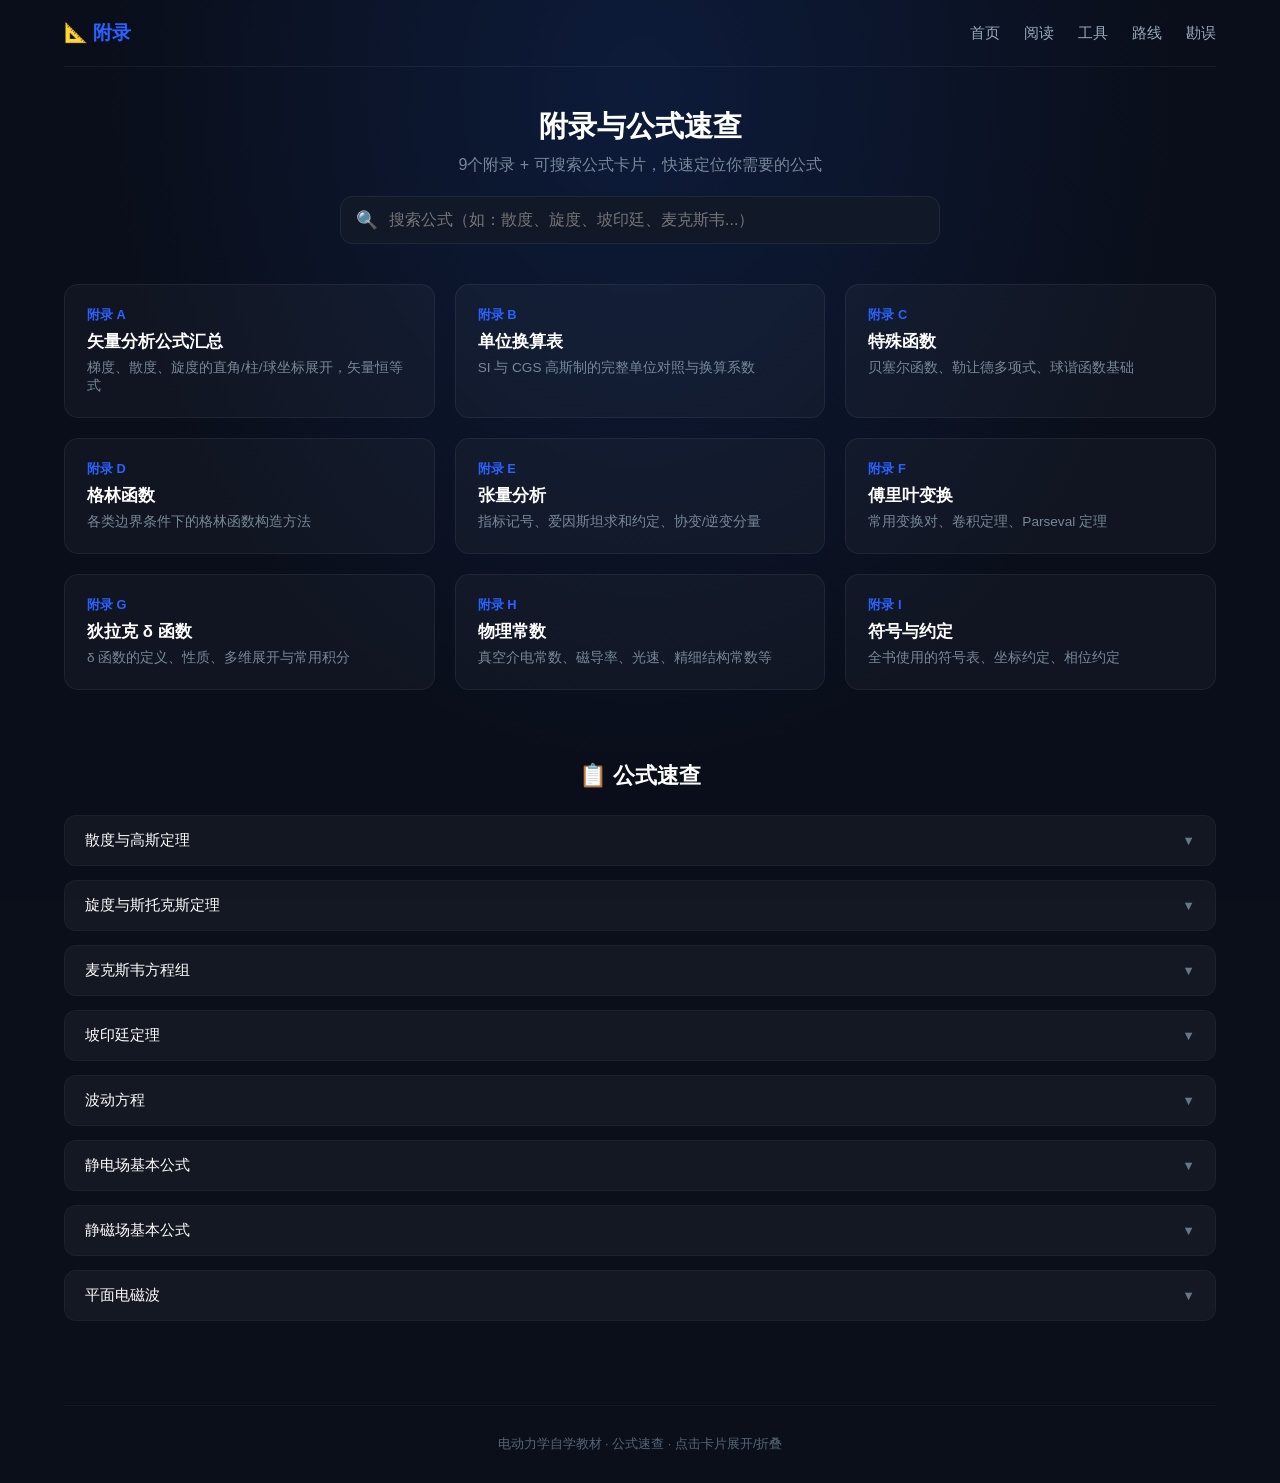
==== html/appendix-nav.html @ 5596773b "v2.5 网络出版物专属版：彩色符号、可折叠内容、超链接系统、4张新图、6个配套HTML页面" ====
<!DOCTYPE html>
<html lang="zh-CN">
<head>
<meta charset="UTF-8">
<meta name="viewport" content="width=device-width, initial-scale=1.0">
<title>电动力学 — 附录与公式速查</title>
<style>
* { margin: 0; padding: 0; box-sizing: border-box; }
html, body { font-family: "微软雅黑", "Microsoft YaHei", "Segoe UI", sans-serif; background: #0b0f1a; color: #e0e0e0; min-height: 100vh; }

.bg { position: fixed; inset: 0; z-index: 0; pointer-events: none; background: radial-gradient(ellipse at 50% 10%, #0d1b3a 0%, transparent 60%), #0a0e1a; }
.container { position: relative; z-index: 1; max-width: 1200px; margin: 0 auto; padding: 0 24px; }

/* 导航 */
.nav-bar { display: flex; justify-content: space-between; align-items: center; padding: 20px 0; border-bottom: 1px solid rgba(255,255,255,0.06); }
.nav-logo { font-size: 1.2rem; font-weight: 700; color: #2962FF; }
.nav-links { display: flex; gap: 24px; }
.nav-links a { color: #9ab; text-decoration: none; font-size: 0.95rem; transition: color 0.3s; }
.nav-links a:hover { color: #2962FF; }

.page-title { text-align: center; padding: 40px 0 20px; }
.page-title h1 { font-size: 1.8rem; color: #fff; }
.page-title p { color: #789; margin-top: 8px; }

/* 搜索框 */
.search-box { max-width: 600px; margin: 0 auto 30px; position: relative; }
.search-box input { width: 100%; padding: 14px 20px 14px 48px; border-radius: 12px; border: 1px solid #1f2937; background: #111827; color: #e0e0e0; font-size: 1rem; }
.search-box input:focus { outline: none; border-color: #2962FF; }
.search-box::before { content: '🔍'; position: absolute; left: 16px; top: 50%; transform: translateY(-50%); font-size: 1.1rem; }

/* 附录卡片网格 */
.appendix-grid { display: grid; grid-template-columns: repeat(auto-fit, minmax(280px, 1fr)); gap: 20px; padding: 10px 0 40px; }

.app-card { background: rgba(255,255,255,0.03); border: 1px solid rgba(255,255,255,0.06); border-radius: 14px; padding: 22px; transition: all 0.3s; cursor: pointer; text-decoration: none; color: inherit; display: block; }
.app-card:hover { transform: translateY(-3px); border-color: rgba(41,98,255,0.25); background: rgba(41,98,255,0.04); }
.app-card .app-num { font-size: 0.8rem; color: #2962FF; font-weight: 700; margin-bottom: 6px; }
.app-card h3 { font-size: 1.05rem; color: #fff; margin-bottom: 6px; }
.app-card p { font-size: 0.85rem; color: #789; }

/* 公式速查区 */
.formula-section { padding: 30px 0 50px; }
.formula-section h2 { font-size: 1.4rem; color: #fff; margin-bottom: 24px; text-align: center; }

.formula-card { background: rgba(255,255,255,0.02); border: 1px solid rgba(255,255,255,0.06); border-radius: 12px; margin-bottom: 14px; overflow: hidden; }
.formula-header { display: flex; justify-content: space-between; align-items: center; padding: 14px 20px; cursor: pointer; background: rgba(255,255,255,0.02); }
.formula-header:hover { background: rgba(255,255,255,0.04); }
.formula-header h4 { font-size: 0.95rem; color: #fff; font-weight: 500; }
.formula-header .toggle-icon { color: #678; font-size: 0.8rem; transition: transform 0.3s; }
.formula-card.open .toggle-icon { transform: rotate(180deg); }
.formula-body { max-height: 0; overflow: hidden; transition: max-height 0.4s ease; padding: 0 20px; }
.formula-card.open .formula-body { max-height: 800px; padding: 0 20px 16px; }
.formula-item { padding: 10px 0; border-bottom: 1px solid rgba(255,255,255,0.04); }
.formula-item:last-child { border-bottom: none; }
.formula-name { font-size: 0.85rem; color: #abc; margin-bottom: 4px; }
.formula-math { font-family: "Segoe UI", "Cambria Math", serif; font-size: 1.05rem; color: #fff; background: rgba(0,0,0,0.2); padding: 10px 14px; border-radius: 8px; overflow-x: auto; }

/* 高亮 */
.highlight { background: rgba(230,81,0,0.2); color: #E65100; padding: 2px 6px; border-radius: 4px; font-size: 0.85rem; }

/* 无结果提示 */
.no-results { text-align: center; padding: 40px; color: #678; font-size: 1rem; display: none; }

.footer { text-align: center; padding: 30px 0; color: #567; font-size: 0.8rem; border-top: 1px solid rgba(255,255,255,0.04); margin-top: 20px; }
</style>
</head>
<body>
<div class="bg"></div>
<div class="container">

  <nav class="nav-bar">
    <div class="nav-logo">📐 附录</div>
    <div class="nav-links">
      <a href="index.html">首页</a>
      <a href="reader.html">阅读</a>
      <a href="tools.html">工具</a>
      <a href="roadmap.html">路线</a>
      <a href="errata.html">勘误</a>
    </div>
  </nav>

  <div class="page-title">
    <h1>附录与公式速查</h1>
    <p>9个附录 + 可搜索公式卡片，快速定位你需要的公式</p>
  </div>

  <div class="search-box">
    <input type="text" id="formulaSearch" placeholder="搜索公式（如：散度、旋度、坡印廷、麦克斯韦...）">
  </div>

  <div class="appendix-grid" id="appendixGrid">
    <a href="reader.html#appendix-A" class="app-card" data-keywords="矢量分析 梯度 散度 旋度 德尔 算符">
      <div class="app-num">附录 A</div>
      <h3>矢量分析公式汇总</h3>
      <p>梯度、散度、旋度的直角/柱/球坐标展开，矢量恒等式</p>
    </a>
    <a href="reader.html#appendix-B" class="app-card" data-keywords="单位 换算 SI 高斯 CGS 换算表">
      <div class="app-num">附录 B</div>
      <h3>单位换算表</h3>
      <p>SI 与 CGS 高斯制的完整单位对照与换算系数</p>
    </a>
    <a href="reader.html#appendix-C" class="app-card" data-keywords="特殊函数 贝塞尔 勒让德 球谐">
      <div class="app-num">附录 C</div>
      <h3>特殊函数</h3>
      <p>贝塞尔函数、勒让德多项式、球谐函数基础</p>
    </a>
    <a href="reader.html#appendix-D" class="app-card" data-keywords="格林函数 格林 方程 泊松">
      <div class="app-num">附录 D</div>
      <h3>格林函数</h3>
      <p>各类边界条件下的格林函数构造方法</p>
    </a>
    <a href="reader.html#appendix-E" class="app-card" data-keywords="张量 指标 爱因斯坦 求和 协变">
      <div class="app-num">附录 E</div>
      <h3>张量分析</h3>
      <p>指标记号、爱因斯坦求和约定、协变/逆变分量</p>
    </a>
    <a href="reader.html#appendix-F" class="app-card" data-keywords="傅里叶 变换 积分 谱">
      <div class="app-num">附录 F</div>
      <h3>傅里叶变换</h3>
      <p>常用变换对、卷积定理、Parseval 定理</p>
    </a>
    <a href="reader.html#appendix-G" class="app-card" data-keywords="delta 狄拉克 广义函数 分布">
      <div class="app-num">附录 G</div>
      <h3>狄拉克 δ 函数</h3>
      <p>δ 函数的定义、性质、多维展开与常用积分</p>
    </a>
    <a href="reader.html#appendix-H" class="app-card" data-keywords="常数 物理常数 真空介电 光速 磁导率">
      <div class="app-num">附录 H</div>
      <h3>物理常数</h3>
      <p>真空介电常数、磁导率、光速、精细结构常数等</p>
    </a>
    <a href="reader.html#appendix-I" class="app-card" data-keywords="符号 记号 约定 下标">
      <div class="app-num">附录 I</div>
      <h3>符号与约定</h3>
      <p>全书使用的符号表、坐标约定、相位约定</p>
    </a>
  </div>

  <div class="no-results" id="noResults">🔍 未找到匹配的公式，试试其他关键词</div>

  <div class="formula-section" id="formulaSection">
    <h2>📋 公式速查</h2>

    <div class="formula-card" data-keywords="散度 divergence 高斯定理">
      <div class="formula-header" onclick="toggleFormula(this)">
        <h4>散度与高斯定理</h4>
        <span class="toggle-icon">▼</span>
      </div>
      <div class="formula-body">
        <div class="formula-item">
          <div class="formula-name">直角坐标散度</div>
          <div class="formula-math">∇·A = ∂Aₓ/∂x + ∂Aᵧ/∂y + ∂Aᵤ/∂z</div>
        </div>
        <div class="formula-item">
          <div class="formula-name">高斯定理（散度定理）</div>
          <div class="formula-math">∫<sub>V</sub> (∇·A) dV = ∮<sub>S</sub> A·n dS</div>
        </div>
      </div>
    </div>

    <div class="formula-card" data-keywords="旋度 curl 斯托克斯 stokes">
      <div class="formula-header" onclick="toggleFormula(this)">
        <h4>旋度与斯托克斯定理</h4>
        <span class="toggle-icon">▼</span>
      </div>
      <div class="formula-body">
        <div class="formula-item">
          <div class="formula-name">直角坐标旋度</div>
          <div class="formula-math">∇×A = (∂Aᵤ/∂y − ∂Aᵧ/∂z) x̂ + (∂Aₓ/∂z − ∂Aᵤ/∂x) ŷ + (∂Aᵧ/∂x − ∂Aₓ/∂y) ẑ</div>
        </div>
        <div class="formula-item">
          <div class="formula-name">斯托克斯定理</div>
          <div class="formula-math">∫<sub>S</sub> (∇×A)·n dS = ∮<sub>C</sub> A·dl</div>
        </div>
      </div>
    </div>

    <div class="formula-card" data-keywords="麦克斯韦 maxwell 方程组">
      <div class="formula-header" onclick="toggleFormula(this)">
        <h4>麦克斯韦方程组</h4>
        <span class="toggle-icon">▼</span>
      </div>
      <div class="formula-body">
        <div class="formula-item">
          <div class="formula-name">微分形式</div>
          <div class="formula-math">∇·D = ρ, &nbsp; ∇·B = 0, &nbsp; ∇×E = −∂B/∂t, &nbsp; ∇×H = J + ∂D/∂t</div>
        </div>
        <div class="formula-item">
          <div class="formula-name">积分形式</div>
          <div class="formula-math">∮ D·dS = Q, &nbsp; ∮ B·dS = 0, &nbsp; ∮ E·dl = −dΦ/dt, &nbsp; ∮ H·dl = I + dΨ/dt</div>
        </div>
      </div>
    </div>

    <div class="formula-card" data-keywords="坡印廷 poynting 能量">
      <div class="formula-header" onclick="toggleFormula(this)">
        <h4>坡印廷定理</h4>
        <span class="toggle-icon">▼</span>
      </div>
      <div class="formula-body">
        <div class="formula-item">
          <div class="formula-name">坡印廷矢量</div>
          <div class="formula-math">S = E × H</div>
        </div>
        <div class="formula-item">
          <div class="formula-name">能量守恒</div>
          <div class="formula-math">−∂u/∂t = ∇·S + J·E, &nbsp; u = ½(E·D + B·H)</div>
        </div>
      </div>
    </div>

    <div class="formula-card" data-keywords="波动方程 亥姆霍兹 helmholtz 达朗贝尔">
      <div class="formula-header" onclick="toggleFormula(this)">
        <h4>波动方程</h4>
        <span class="toggle-icon">▼</span>
      </div>
      <div class="formula-body">
        <div class="formula-item">
          <div class="formula-name">一般波动方程</div>
          <div class="formula-math">∇²E − με ∂²E/∂t² = 0</div>
        </div>
        <div class="formula-item">
          <div class="formula-name">亥姆霍兹方程（时谐）</div>
          <div class="formula-math">∇²E + k²E = 0, &nbsp; k = ω√με</div>
        </div>
      </div>
    </div>

    <div class="formula-card" data-keywords="静电场 库仑 泊松 电势">
      <div class="formula-header" onclick="toggleFormula(this)">
        <h4>静电场基本公式</h4>
        <span class="toggle-icon">▼</span>
      </div>
      <div class="formula-body">
        <div class="formula-item">
          <div class="formula-name">库仑定律</div>
          <div class="formula-math">F = (1/4πε₀) (q₁q₂/r²) r̂</div>
        </div>
        <div class="formula-item">
          <div class="formula-name">泊松方程</div>
          <div class="formula-math">∇²φ = −ρ/ε₀</div>
        </div>
        <div class="formula-item">
          <div class="formula-name">点电荷电势</div>
          <div class="formula-math">φ = (1/4πε₀) q/r</div>
        </div>
      </div>
    </div>

    <div class="formula-card" data-keywords="磁 安培 毕奥 萨伐尔">
      <div class="formula-header" onclick="toggleFormula(this)">
        <h4>静磁场基本公式</h4>
        <span class="toggle-icon">▼</span>
      </div>
      <div class="formula-body">
        <div class="formula-item">
          <div class="formula-name">毕奥-萨伐尔定律</div>
          <div class="formula-math">B = (μ₀/4π) ∫ (Idl × r̂) / r²</div>
        </div>
        <div class="formula-item">
          <div class="formula-name">安培定律</div>
          <div class="formula-math">∇×B = μ₀J</div>
        </div>
      </div>
    </div>

    <div class="formula-card" data-keywords="平面波 波阻抗 本征">
      <div class="formula-header" onclick="toggleFormula(this)">
        <h4>平面电磁波</h4>
        <span class="toggle-icon">▼</span>
      </div>
      <div class="formula-body">
        <div class="formula-item">
          <div class="formula-name">平面波表达式</div>
          <div class="formula-math">E = E₀ cos(ωt − kz) x̂, &nbsp; B = (k/ω) × E = (1/c) E₀ cos(ωt − kz) ŷ</div>
        </div>
        <div class="formula-item">
          <div class="formula-name">本征阻抗</div>
          <div class="formula-math">η = √(μ/ε) = η₀√(μᵣ/εᵣ), &nbsp; η₀ ≈ 377 Ω</div>
        </div>
      </div>
    </div>

  </div>

  <footer class="footer">
    <p>电动力学自学教材 · 公式速查 · 点击卡片展开/折叠</p>
  </footer>
</div>

<script>
(function() {
  // 展开/折叠公式卡片
  window.toggleFormula = function(header) {
    const card = header.parentElement;
    card.classList.toggle('open');
  };

  // 搜索功能
  const searchInput = document.getElementById('formulaSearch');
  const cards = document.querySelectorAll('.app-card, .formula-card');
  const noResults = document.getElementById('noResults');
  const section = document.getElementById('formulaSection');

  searchInput.addEventListener('input', function() {
    const q = this.value.trim().toLowerCase();
    if(!q) {
      cards.forEach(c => c.style.display = '');
      noResults.style.display = 'none';
      section.style.display = '';
      return;
    }
    let found = 0;
    cards.forEach(card => {
      const keywords = (card.dataset.keywords || '').toLowerCase();
      const text = card.textContent.toLowerCase();
      const match = keywords.includes(q) || text.includes(q);
      card.style.display = match ? '' : 'none';
      if(match) found++;
    });
    noResults.style.display = found === 0 ? 'block' : 'none';
    section.style.display = found > 0 ? '' : 'none';
  });
})();
</script>
</body>
</html>
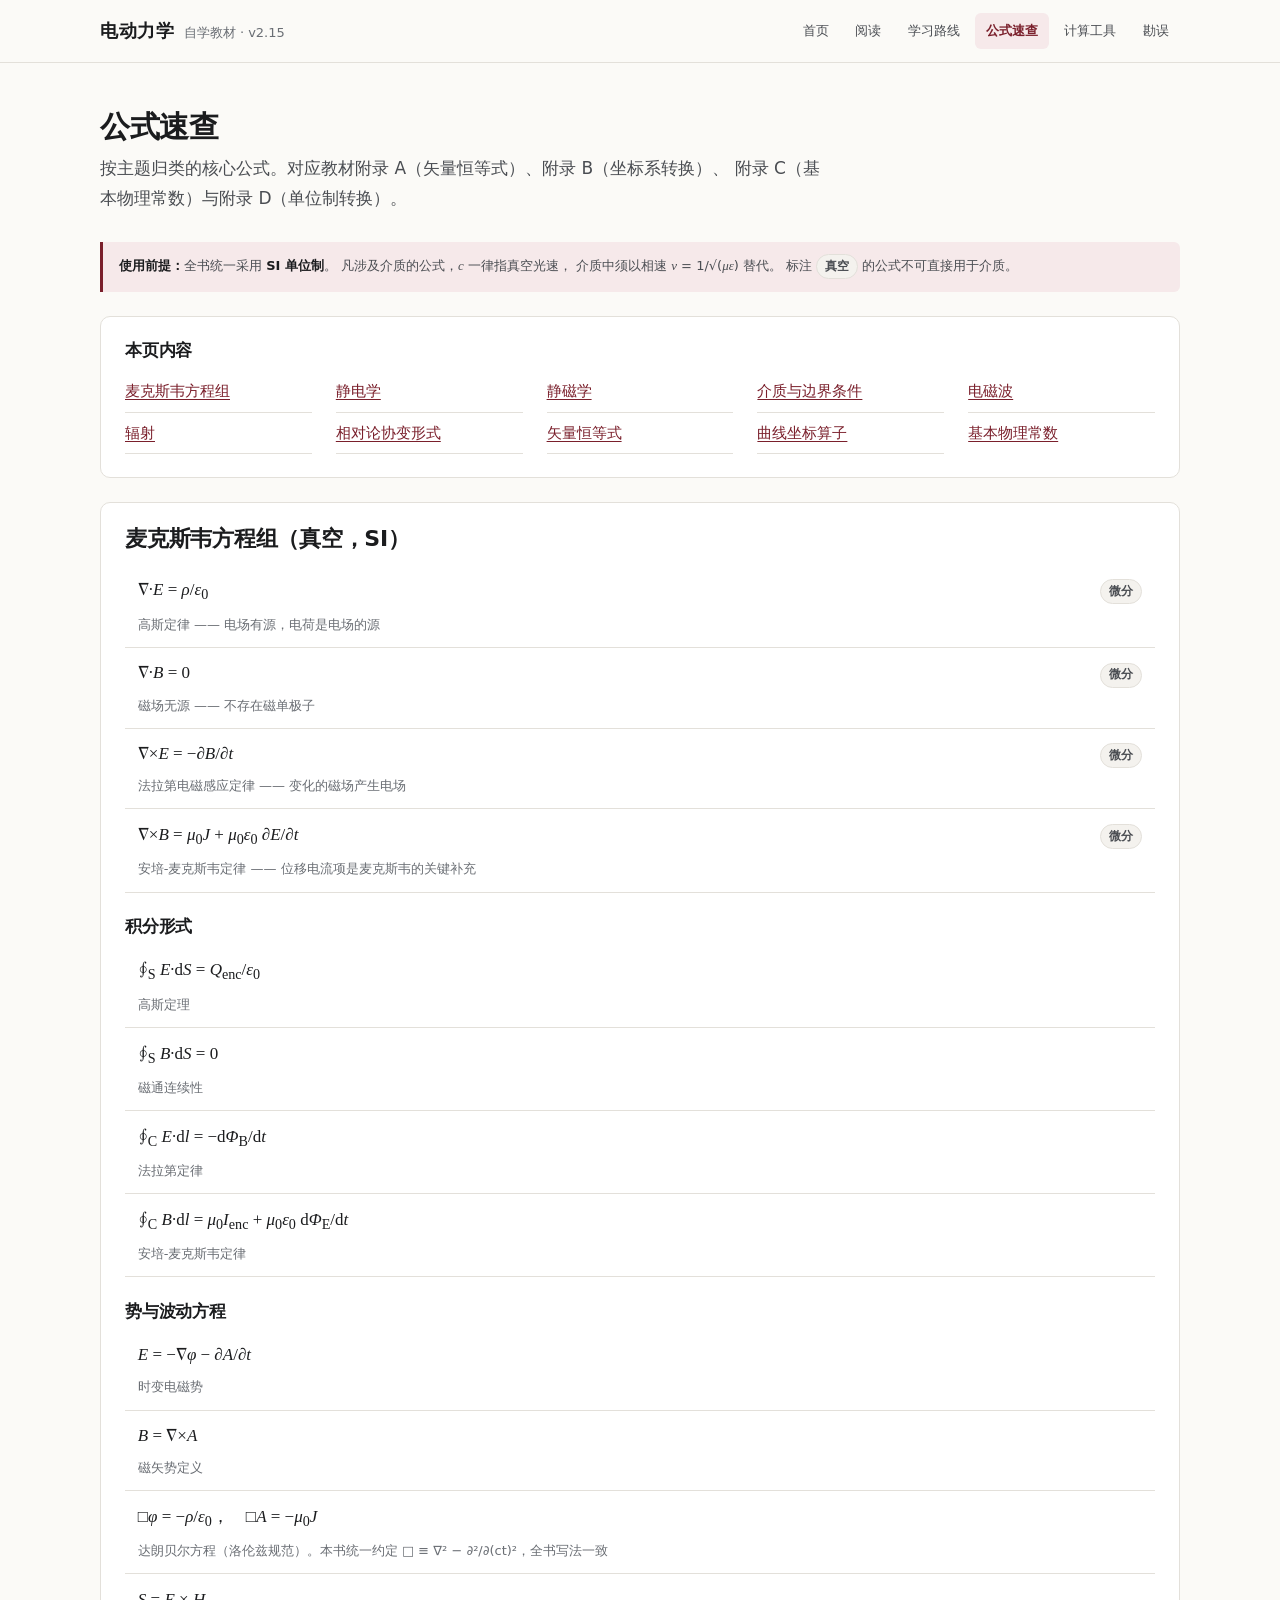
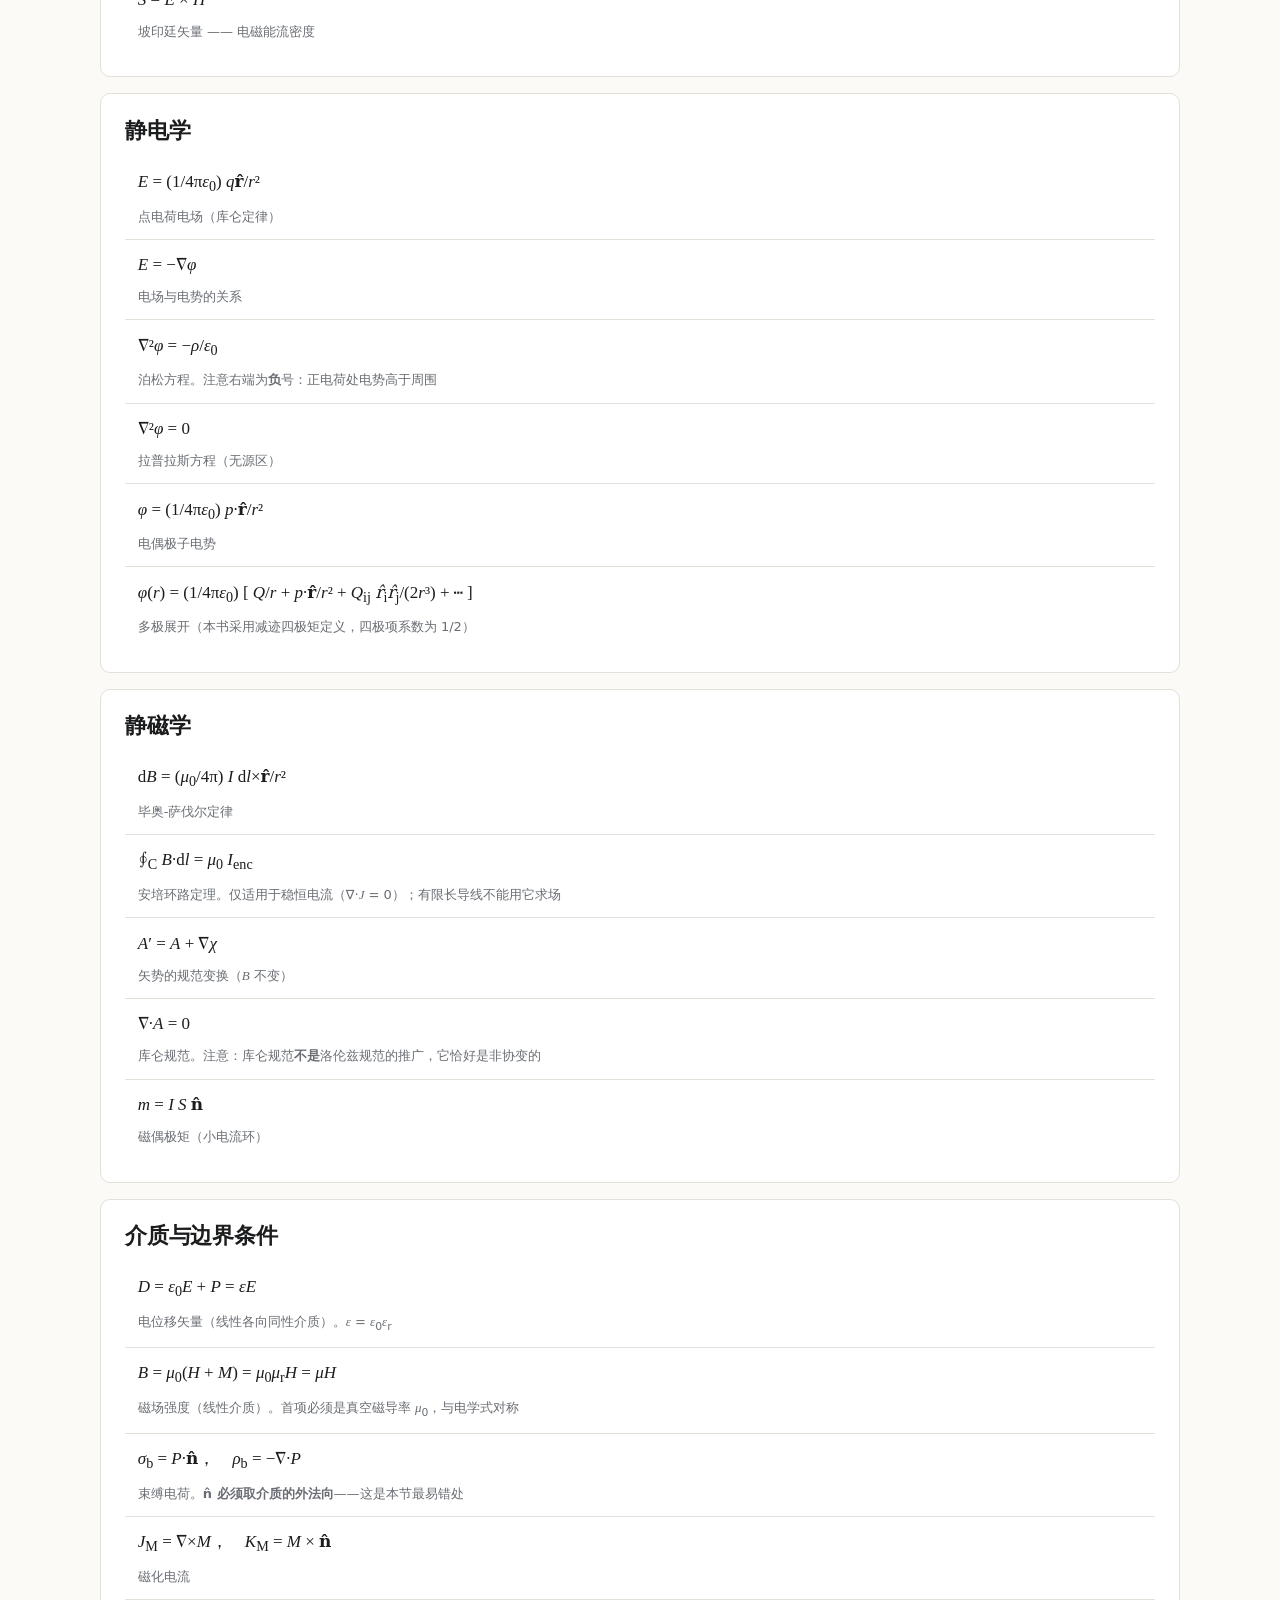
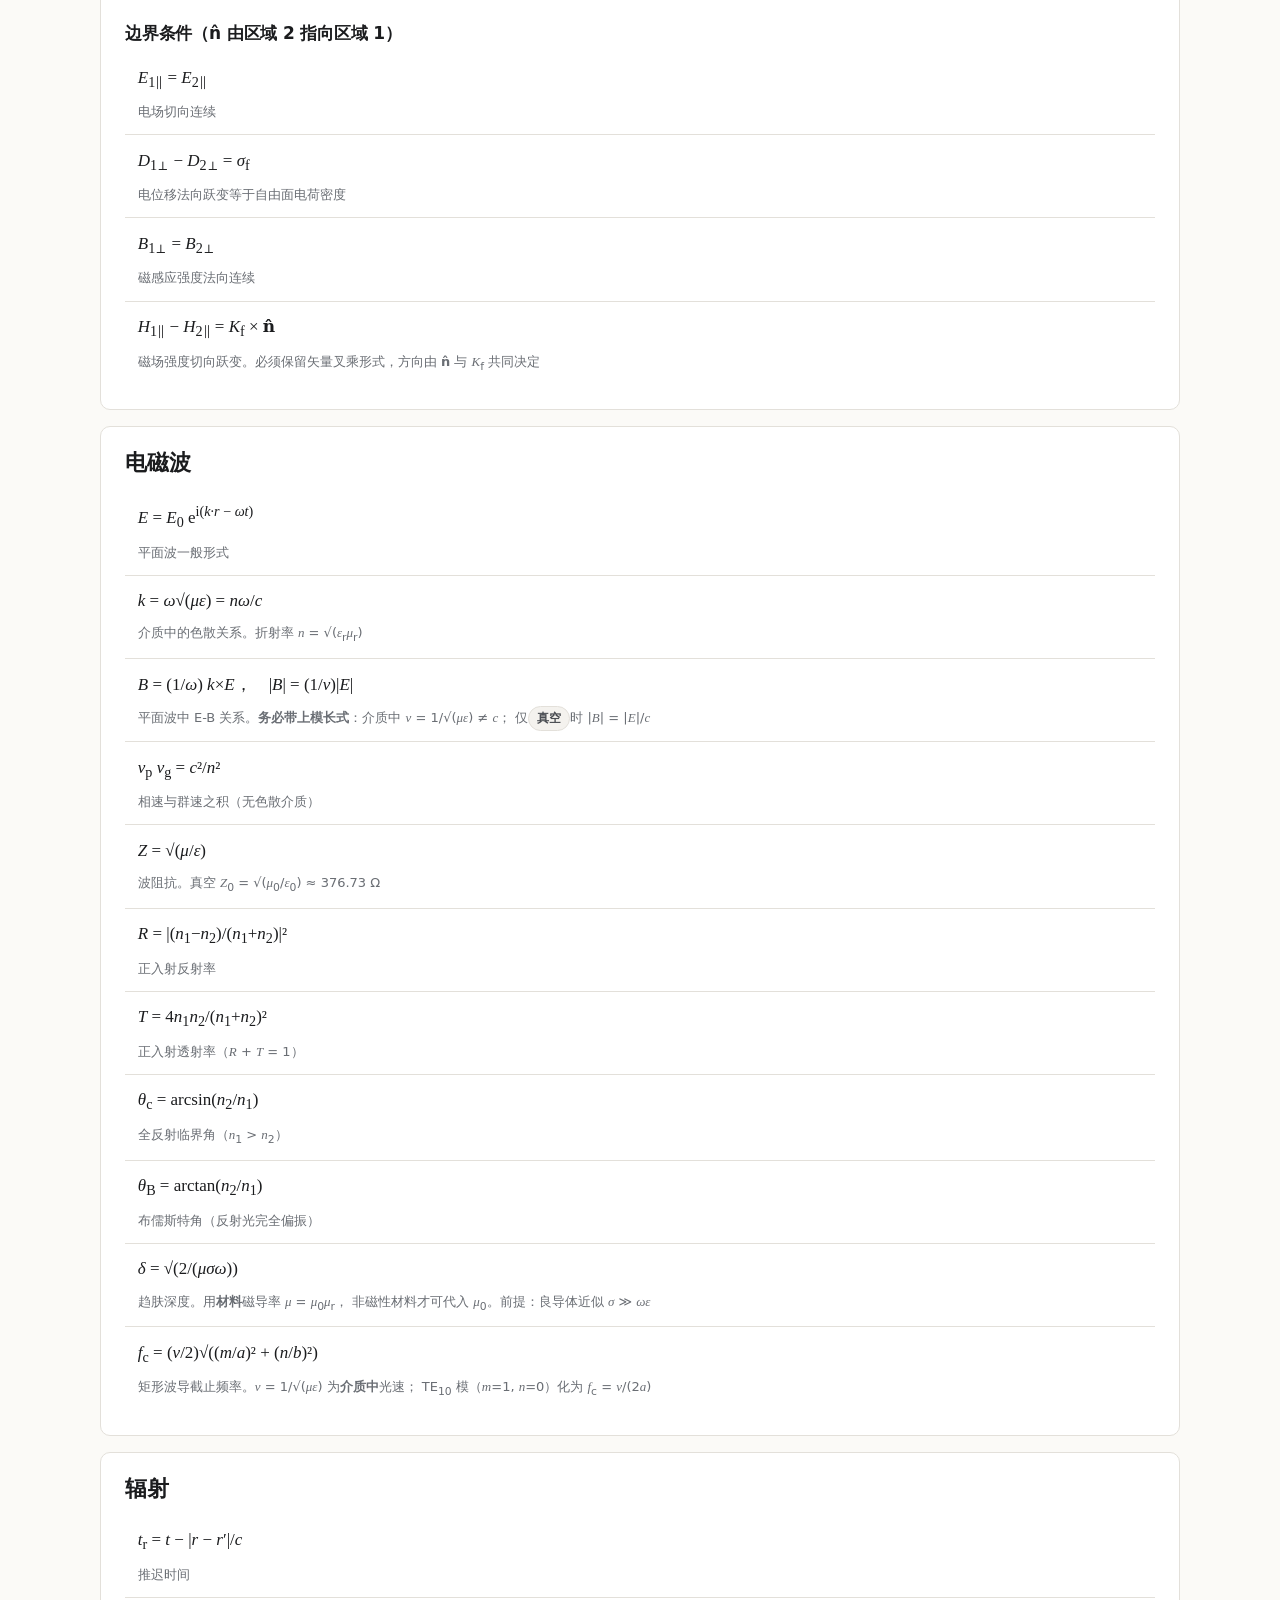
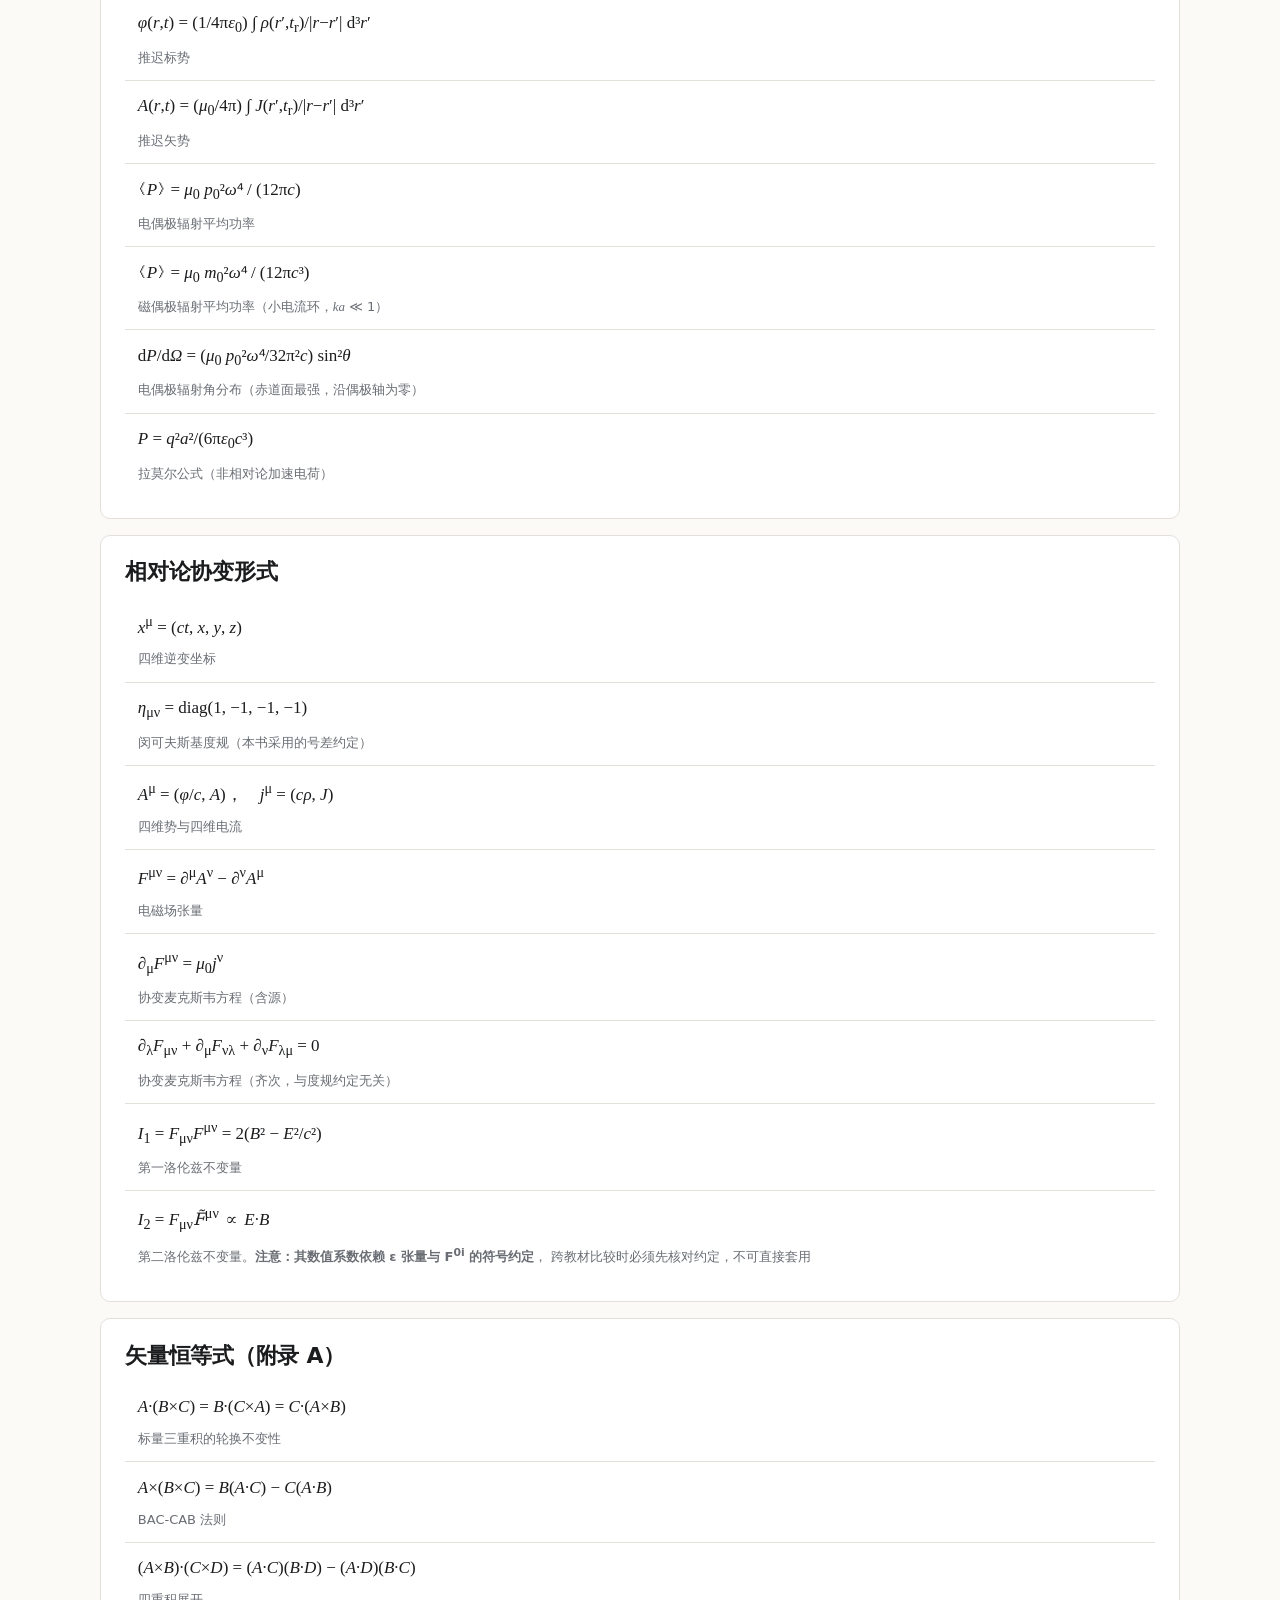
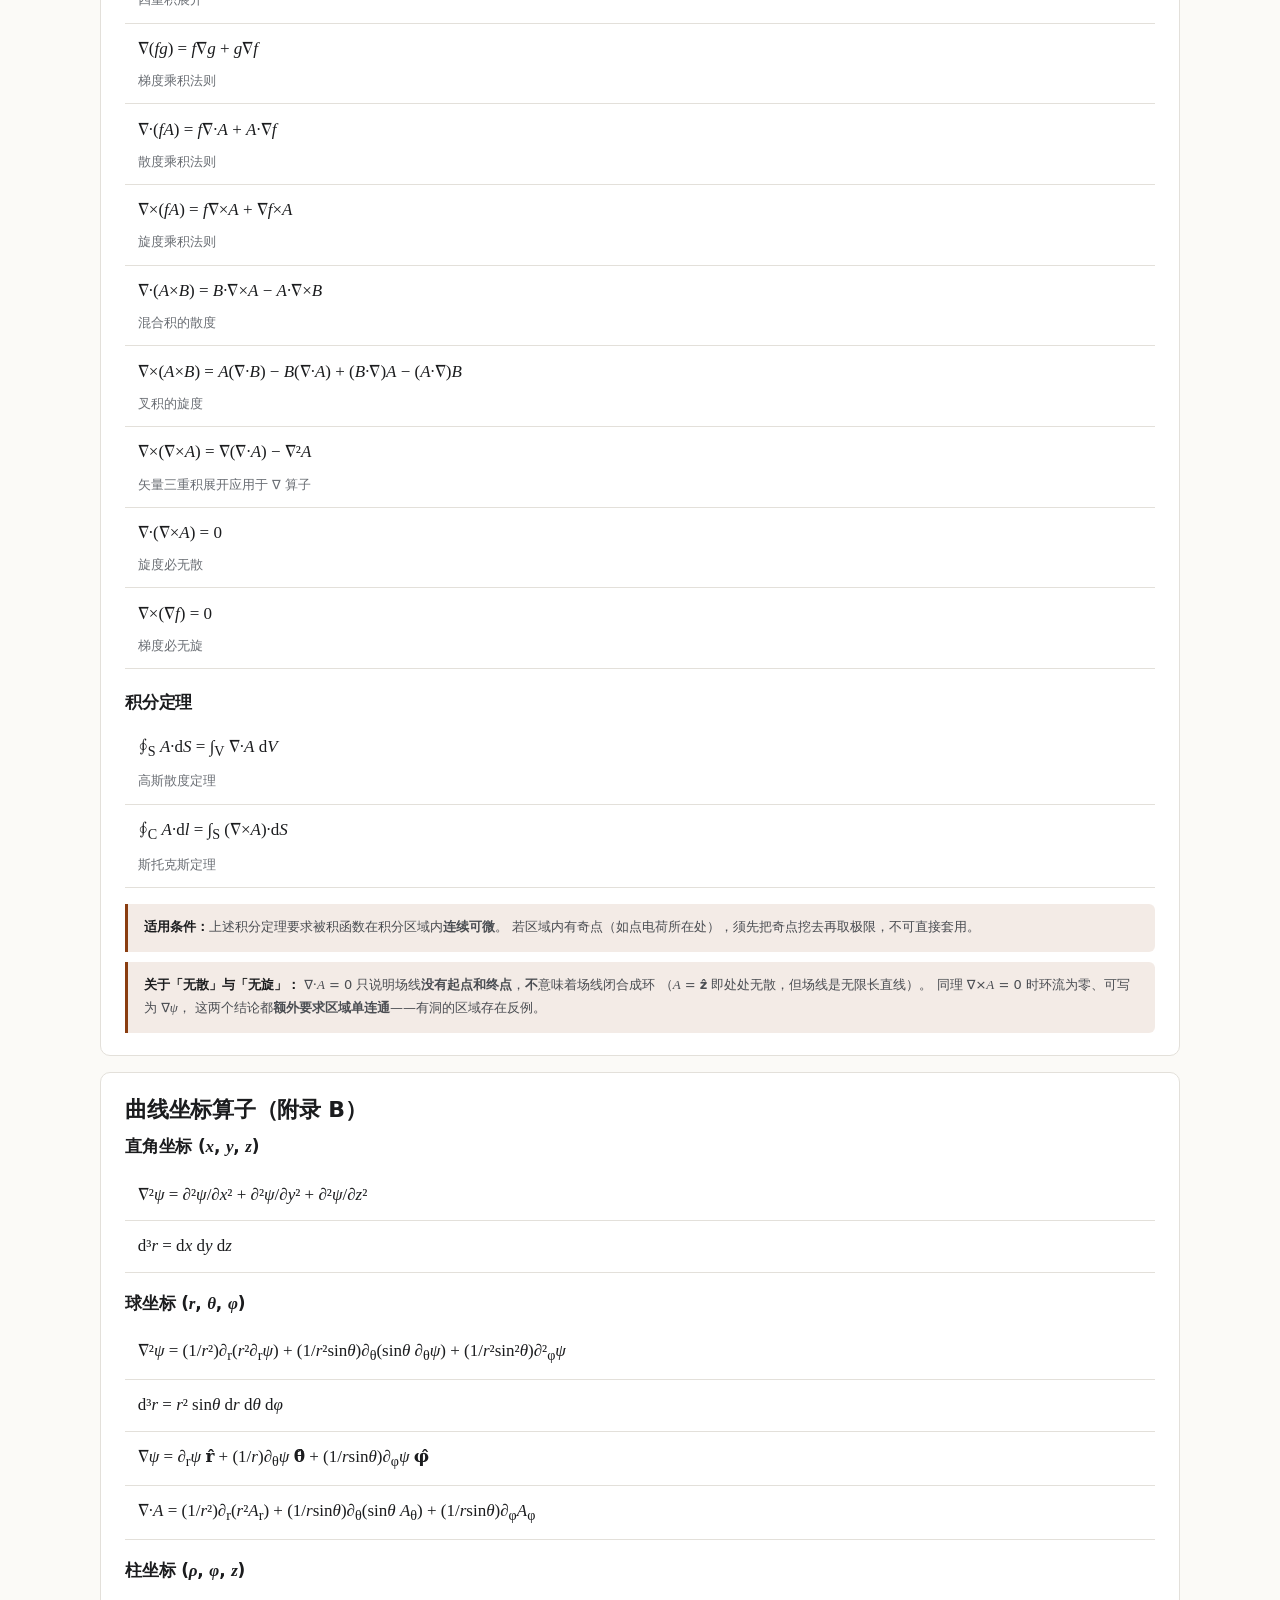
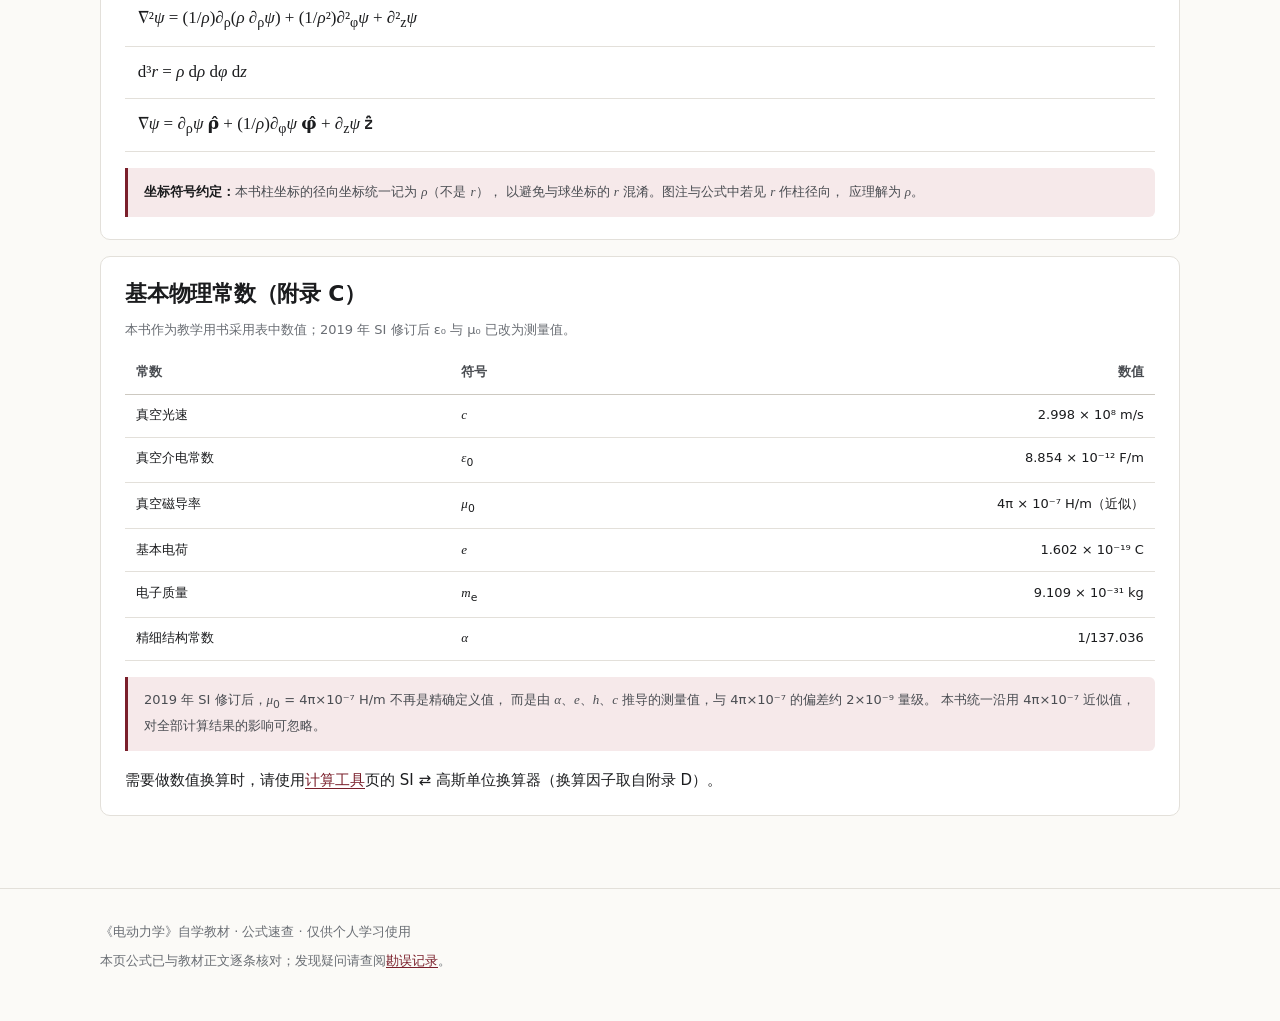
==== commit abdae571: "﻿独立复核与勘误：修正 18 项（含 2 blocker）+ 站点按真实目录重建 ## 教材修正（18 项：2 blocker / 10 high / 6 medium）  blocker: - 第1" ====
--- a/html/appendix-nav.html
+++ b/html/appendix-nav.html
@@ -2,325 +2,22 @@
 <html lang="zh-CN">
 <head>
 <meta charset="UTF-8">
-<meta name="viewport" content="width=device-width, initial-scale=1.0">
-<title>电动力学 — 附录与公式速查</title>
-<style>
-* { margin: 0; padding: 0; box-sizing: border-box; }
-html, body { font-family: "微软雅黑", "Microsoft YaHei", "Segoe UI", sans-serif; background: #0b0f1a; color: #e0e0e0; min-height: 100vh; }
-
-.bg { position: fixed; inset: 0; z-index: 0; pointer-events: none; background: radial-gradient(ellipse at 50% 10%, #0d1b3a 0%, transparent 60%), #0a0e1a; }
-.container { position: relative; z-index: 1; max-width: 1200px; margin: 0 auto; padding: 0 24px; }
-
-/* 导航 */
-.nav-bar { display: flex; justify-content: space-between; align-items: center; padding: 20px 0; border-bottom: 1px solid rgba(255,255,255,0.06); }
-.nav-logo { font-size: 1.2rem; font-weight: 700; color: #2962FF; }
-.nav-links { display: flex; gap: 24px; }
-.nav-links a { color: #9ab; text-decoration: none; font-size: 0.95rem; transition: color 0.3s; }
-.nav-links a:hover { color: #2962FF; }
-
-.page-title { text-align: center; padding: 40px 0 20px; }
-.page-title h1 { font-size: 1.8rem; color: #fff; }
-.page-title p { color: #789; margin-top: 8px; }
-
-/* 搜索框 */
-.search-box { max-width: 600px; margin: 0 auto 30px; position: relative; }
-.search-box input { width: 100%; padding: 14px 20px 14px 48px; border-radius: 12px; border: 1px solid #1f2937; background: #111827; color: #e0e0e0; font-size: 1rem; }
-.search-box input:focus { outline: none; border-color: #2962FF; }
-.search-box::before { content: '🔍'; position: absolute; left: 16px; top: 50%; transform: translateY(-50%); font-size: 1.1rem; }
-
-/* 附录卡片网格 */
-.appendix-grid { display: grid; grid-template-columns: repeat(auto-fit, minmax(280px, 1fr)); gap: 20px; padding: 10px 0 40px; }
-
-.app-card { background: rgba(255,255,255,0.03); border: 1px solid rgba(255,255,255,0.06); border-radius: 14px; padding: 22px; transition: all 0.3s; cursor: pointer; text-decoration: none; color: inherit; display: block; }
-.app-card:hover { transform: translateY(-3px); border-color: rgba(41,98,255,0.25); background: rgba(41,98,255,0.04); }
-.app-card .app-num { font-size: 0.8rem; color: #2962FF; font-weight: 700; margin-bottom: 6px; }
-.app-card h3 { font-size: 1.05rem; color: #fff; margin-bottom: 6px; }
-.app-card p { font-size: 0.85rem; color: #789; }
-
-/* 公式速查区 */
-.formula-section { padding: 30px 0 50px; }
-.formula-section h2 { font-size: 1.4rem; color: #fff; margin-bottom: 24px; text-align: center; }
-
-.formula-card { background: rgba(255,255,255,0.02); border: 1px solid rgba(255,255,255,0.06); border-radius: 12px; margin-bottom: 14px; overflow: hidden; }
-.formula-header { display: flex; justify-content: space-between; align-items: center; padding: 14px 20px; cursor: pointer; background: rgba(255,255,255,0.02); }
-.formula-header:hover { background: rgba(255,255,255,0.04); }
-.formula-header h4 { font-size: 0.95rem; color: #fff; font-weight: 500; }
-.formula-header .toggle-icon { color: #678; font-size: 0.8rem; transition: transform 0.3s; }
-.formula-card.open .toggle-icon { transform: rotate(180deg); }
-.formula-body { max-height: 0; overflow: hidden; transition: max-height 0.4s ease; padding: 0 20px; }
-.formula-card.open .formula-body { max-height: 800px; padding: 0 20px 16px; }
-.formula-item { padding: 10px 0; border-bottom: 1px solid rgba(255,255,255,0.04); }
-.formula-item:last-child { border-bottom: none; }
-.formula-name { font-size: 0.85rem; color: #abc; margin-bottom: 4px; }
-.formula-math { font-family: "Segoe UI", "Cambria Math", serif; font-size: 1.05rem; color: #fff; background: rgba(0,0,0,0.2); padding: 10px 14px; border-radius: 8px; overflow-x: auto; }
-
-/* 高亮 */
-.highlight { background: rgba(230,81,0,0.2); color: #E65100; padding: 2px 6px; border-radius: 4px; font-size: 0.85rem; }
-
-/* 无结果提示 */
-.no-results { text-align: center; padding: 40px; color: #678; font-size: 1rem; display: none; }
-
-.footer { text-align: center; padding: 30px 0; color: #567; font-size: 0.8rem; border-top: 1px solid rgba(255,255,255,0.04); margin-top: 20px; }
-</style>
+<meta name="viewport" content="width=device-width, initial-scale=1">
+<title>公式速查（已迁移）— 电动力学 · 自学教材</title>
+<meta name="robots" content="noindex">
+<!-- 本页原为「附录导航」，其内容（公式速查）已并入 formulas.html。
+     保留本文件以免既有链接失效。 -->
+<link rel="canonical" href="formulas.html">
+<meta http-equiv="refresh" content="0; url=formulas.html">
+<link rel="stylesheet" href="assets/site.css">
 </head>
 <body>
-<div class="bg"></div>
-<div class="container">
-
-  <nav class="nav-bar">
-    <div class="nav-logo">📐 附录</div>
-    <div class="nav-links">
-      <a href="index.html">首页</a>
-      <a href="reader.html">阅读</a>
-      <a href="tools.html">工具</a>
-      <a href="roadmap.html">路线</a>
-      <a href="errata.html">勘误</a>
-    </div>
-  </nav>
-
-  <div class="page-title">
-    <h1>附录与公式速查</h1>
-    <p>9个附录 + 可搜索公式卡片，快速定位你需要的公式</p>
-  </div>
-
-  <div class="search-box">
-    <input type="text" id="formulaSearch" placeholder="搜索公式（如：散度、旋度、坡印廷、麦克斯韦...）">
-  </div>
-
-  <div class="appendix-grid" id="appendixGrid">
-    <a href="reader.html#appendix-A" class="app-card" data-keywords="矢量分析 梯度 散度 旋度 德尔 算符">
-      <div class="app-num">附录 A</div>
-      <h3>矢量分析公式汇总</h3>
-      <p>梯度、散度、旋度的直角/柱/球坐标展开，矢量恒等式</p>
-    </a>
-    <a href="reader.html#appendix-B" class="app-card" data-keywords="单位 换算 SI 高斯 CGS 换算表">
-      <div class="app-num">附录 B</div>
-      <h3>单位换算表</h3>
-      <p>SI 与 CGS 高斯制的完整单位对照与换算系数</p>
-    </a>
-    <a href="reader.html#appendix-C" class="app-card" data-keywords="特殊函数 贝塞尔 勒让德 球谐">
-      <div class="app-num">附录 C</div>
-      <h3>特殊函数</h3>
-      <p>贝塞尔函数、勒让德多项式、球谐函数基础</p>
-    </a>
-    <a href="reader.html#appendix-D" class="app-card" data-keywords="格林函数 格林 方程 泊松">
-      <div class="app-num">附录 D</div>
-      <h3>格林函数</h3>
-      <p>各类边界条件下的格林函数构造方法</p>
-    </a>
-    <a href="reader.html#appendix-E" class="app-card" data-keywords="张量 指标 爱因斯坦 求和 协变">
-      <div class="app-num">附录 E</div>
-      <h3>张量分析</h3>
-      <p>指标记号、爱因斯坦求和约定、协变/逆变分量</p>
-    </a>
-    <a href="reader.html#appendix-F" class="app-card" data-keywords="傅里叶 变换 积分 谱">
-      <div class="app-num">附录 F</div>
-      <h3>傅里叶变换</h3>
-      <p>常用变换对、卷积定理、Parseval 定理</p>
-    </a>
-    <a href="reader.html#appendix-G" class="app-card" data-keywords="delta 狄拉克 广义函数 分布">
-      <div class="app-num">附录 G</div>
-      <h3>狄拉克 δ 函数</h3>
-      <p>δ 函数的定义、性质、多维展开与常用积分</p>
-    </a>
-    <a href="reader.html#appendix-H" class="app-card" data-keywords="常数 物理常数 真空介电 光速 磁导率">
-      <div class="app-num">附录 H</div>
-      <h3>物理常数</h3>
-      <p>真空介电常数、磁导率、光速、精细结构常数等</p>
-    </a>
-    <a href="reader.html#appendix-I" class="app-card" data-keywords="符号 记号 约定 下标">
-      <div class="app-num">附录 I</div>
-      <h3>符号与约定</h3>
-      <p>全书使用的符号表、坐标约定、相位约定</p>
-    </a>
-  </div>
-
-  <div class="no-results" id="noResults">🔍 未找到匹配的公式，试试其他关键词</div>
-
-  <div class="formula-section" id="formulaSection">
-    <h2>📋 公式速查</h2>
-
-    <div class="formula-card" data-keywords="散度 divergence 高斯定理">
-      <div class="formula-header" onclick="toggleFormula(this)">
-        <h4>散度与高斯定理</h4>
-        <span class="toggle-icon">▼</span>
-      </div>
-      <div class="formula-body">
-        <div class="formula-item">
-          <div class="formula-name">直角坐标散度</div>
-          <div class="formula-math">∇·A = ∂Aₓ/∂x + ∂Aᵧ/∂y + ∂Aᵤ/∂z</div>
-        </div>
-        <div class="formula-item">
-          <div class="formula-name">高斯定理（散度定理）</div>
-          <div class="formula-math">∫<sub>V</sub> (∇·A) dV = ∮<sub>S</sub> A·n dS</div>
-        </div>
-      </div>
-    </div>
-
-    <div class="formula-card" data-keywords="旋度 curl 斯托克斯 stokes">
-      <div class="formula-header" onclick="toggleFormula(this)">
-        <h4>旋度与斯托克斯定理</h4>
-        <span class="toggle-icon">▼</span>
-      </div>
-      <div class="formula-body">
-        <div class="formula-item">
-          <div class="formula-name">直角坐标旋度</div>
-          <div class="formula-math">∇×A = (∂Aᵤ/∂y − ∂Aᵧ/∂z) x̂ + (∂Aₓ/∂z − ∂Aᵤ/∂x) ŷ + (∂Aᵧ/∂x − ∂Aₓ/∂y) ẑ</div>
-        </div>
-        <div class="formula-item">
-          <div class="formula-name">斯托克斯定理</div>
-          <div class="formula-math">∫<sub>S</sub> (∇×A)·n dS = ∮<sub>C</sub> A·dl</div>
-        </div>
-      </div>
-    </div>
-
-    <div class="formula-card" data-keywords="麦克斯韦 maxwell 方程组">
-      <div class="formula-header" onclick="toggleFormula(this)">
-        <h4>麦克斯韦方程组</h4>
-        <span class="toggle-icon">▼</span>
-      </div>
-      <div class="formula-body">
-        <div class="formula-item">
-          <div class="formula-name">微分形式</div>
-          <div class="formula-math">∇·D = ρ, &nbsp; ∇·B = 0, &nbsp; ∇×E = −∂B/∂t, &nbsp; ∇×H = J + ∂D/∂t</div>
-        </div>
-        <div class="formula-item">
-          <div class="formula-name">积分形式</div>
-          <div class="formula-math">∮ D·dS = Q, &nbsp; ∮ B·dS = 0, &nbsp; ∮ E·dl = −dΦ/dt, &nbsp; ∮ H·dl = I + dΨ/dt</div>
-        </div>
-      </div>
-    </div>
-
-    <div class="formula-card" data-keywords="坡印廷 poynting 能量">
-      <div class="formula-header" onclick="toggleFormula(this)">
-        <h4>坡印廷定理</h4>
-        <span class="toggle-icon">▼</span>
-      </div>
-      <div class="formula-body">
-        <div class="formula-item">
-          <div class="formula-name">坡印廷矢量</div>
-          <div class="formula-math">S = E × H</div>
-        </div>
-        <div class="formula-item">
-          <div class="formula-name">能量守恒</div>
-          <div class="formula-math">−∂u/∂t = ∇·S + J·E, &nbsp; u = ½(E·D + B·H)</div>
-        </div>
-      </div>
-    </div>
-
-    <div class="formula-card" data-keywords="波动方程 亥姆霍兹 helmholtz 达朗贝尔">
-      <div class="formula-header" onclick="toggleFormula(this)">
-        <h4>波动方程</h4>
-        <span class="toggle-icon">▼</span>
-      </div>
-      <div class="formula-body">
-        <div class="formula-item">
-          <div class="formula-name">一般波动方程</div>
-          <div class="formula-math">∇²E − με ∂²E/∂t² = 0</div>
-        </div>
-        <div class="formula-item">
-          <div class="formula-name">亥姆霍兹方程（时谐）</div>
-          <div class="formula-math">∇²E + k²E = 0, &nbsp; k = ω√με</div>
-        </div>
-      </div>
-    </div>
-
-    <div class="formula-card" data-keywords="静电场 库仑 泊松 电势">
-      <div class="formula-header" onclick="toggleFormula(this)">
-        <h4>静电场基本公式</h4>
-        <span class="toggle-icon">▼</span>
-      </div>
-      <div class="formula-body">
-        <div class="formula-item">
-          <div class="formula-name">库仑定律</div>
-          <div class="formula-math">F = (1/4πε₀) (q₁q₂/r²) r̂</div>
-        </div>
-        <div class="formula-item">
-          <div class="formula-name">泊松方程</div>
-          <div class="formula-math">∇²φ = −ρ/ε₀</div>
-        </div>
-        <div class="formula-item">
-          <div class="formula-name">点电荷电势</div>
-          <div class="formula-math">φ = (1/4πε₀) q/r</div>
-        </div>
-      </div>
-    </div>
-
-    <div class="formula-card" data-keywords="磁 安培 毕奥 萨伐尔">
-      <div class="formula-header" onclick="toggleFormula(this)">
-        <h4>静磁场基本公式</h4>
-        <span class="toggle-icon">▼</span>
-      </div>
-      <div class="formula-body">
-        <div class="formula-item">
-          <div class="formula-name">毕奥-萨伐尔定律</div>
-          <div class="formula-math">B = (μ₀/4π) ∫ (Idl × r̂) / r²</div>
-        </div>
-        <div class="formula-item">
-          <div class="formula-name">安培定律</div>
-          <div class="formula-math">∇×B = μ₀J</div>
-        </div>
-      </div>
-    </div>
-
-    <div class="formula-card" data-keywords="平面波 波阻抗 本征">
-      <div class="formula-header" onclick="toggleFormula(this)">
-        <h4>平面电磁波</h4>
-        <span class="toggle-icon">▼</span>
-      </div>
-      <div class="formula-body">
-        <div class="formula-item">
-          <div class="formula-name">平面波表达式</div>
-          <div class="formula-math">E = E₀ cos(ωt − kz) x̂, &nbsp; B = (k/ω) × E = (1/c) E₀ cos(ωt − kz) ŷ</div>
-        </div>
-        <div class="formula-item">
-          <div class="formula-name">本征阻抗</div>
-          <div class="formula-math">η = √(μ/ε) = η₀√(μᵣ/εᵣ), &nbsp; η₀ ≈ 377 Ω</div>
-        </div>
-      </div>
-    </div>
-
-  </div>
-
-  <footer class="footer">
-    <p>电动力学自学教材 · 公式速查 · 点击卡片展开/折叠</p>
-  </footer>
-</div>
-
-<script>
-(function() {
-  // 展开/折叠公式卡片
-  window.toggleFormula = function(header) {
-    const card = header.parentElement;
-    card.classList.toggle('open');
-  };
-
-  // 搜索功能
-  const searchInput = document.getElementById('formulaSearch');
-  const cards = document.querySelectorAll('.app-card, .formula-card');
-  const noResults = document.getElementById('noResults');
-  const section = document.getElementById('formulaSection');
-
-  searchInput.addEventListener('input', function() {
-    const q = this.value.trim().toLowerCase();
-    if(!q) {
-      cards.forEach(c => c.style.display = '');
-      noResults.style.display = 'none';
-      section.style.display = '';
-      return;
-    }
-    let found = 0;
-    cards.forEach(card => {
-      const keywords = (card.dataset.keywords || '').toLowerCase();
-      const text = card.textContent.toLowerCase();
-      const match = keywords.includes(q) || text.includes(q);
-      card.style.display = match ? '' : 'none';
-      if(match) found++;
-    });
-    noResults.style.display = found === 0 ? 'block' : 'none';
-    section.style.display = found > 0 ? '' : 'none';
-  });
-})();
-</script>
+<main id="main" class="wrap-narrow" style="padding-top:4rem">
+  <h1>页面已迁移</h1>
+  <p style="margin-top:.8rem">
+    「附录导航」的内容已并入<strong>公式速查</strong>页。
+    若浏览器未自动跳转，请点击：<a href="formulas.html">前往公式速查 →</a>
+  </p>
+</main>
 </body>
 </html>
--- a/html/assets/site.css
+++ b/html/assets/site.css
@@ -0,0 +1,400 @@
+/* ==========================================================================
+   电动力学 · 自学教材 配套站点  ——  共享设计系统
+   单一事实来源：所有页面共用本文件，禁止再写内联样式块。
+   ========================================================================== */
+
+/* ---------- 1. 设计令牌 ---------- */
+:root {
+  /* 物理语义色：与教材 TikZ 配色约定一致（STYLE_GUIDE §2.3） */
+  --e-field: #c0392b;   /* 电场 E —— 红 */
+  --b-field: #2f4b9b;   /* 磁场 B —— 蓝 */
+  --k-vector: #1f7a4d;  /* 波矢 k —— 绿 */
+  --energy: #8a5200;    /* 能量 / 电流 —— 橙（明色方案下为达 AA 已下调明度；
+                           教材 TikZ 中的作图橙 #E65100 见 STYLE_GUIDE §2.3，
+                           仅用于图形填充，不用于文字） */
+
+  /* 中性色阶 */
+  --bg: #fbfaf7;
+  --surface: #ffffff;
+  --surface-2: #f4f2ee;
+  --ink: #1b1c1e;
+  --ink-2: #4a4d52;
+  --ink-3: #6a6e74;
+  --rule: #e3e0da;
+  --rule-strong: #cdc9c1;
+
+  --accent: #7a1f2b;
+  --accent-soft: #f6e9ea;
+
+  /* 分级色（与审查报告分级一致）
+     明色方案下均按 WCAG AA 正文要求（≥4.5:1）校核，色值已下调明度；
+     用例：badge 背景为该色 15% 叠加于 --bg，故前景色本身需留足余量。 */
+  --sev-blocker: #7a1414;
+  --sev-high: #8a3d10;
+  --sev-medium: #6b5310;
+  --sev-low: #4a545e;
+
+  /* 排版 */
+  --font-sans: "Inter", "Segoe UI", "PingFang SC", "Hiragino Sans GB",
+               "Microsoft YaHei", "Source Han Sans SC", system-ui, sans-serif;
+  --font-serif: "Iowan Old Style", "Source Han Serif SC", "Songti SC",
+                "SimSun", Georgia, serif;
+  --font-mono: "JetBrains Mono", "Cascadia Mono", Consolas,
+               "SF Mono", Menlo, monospace;
+
+  --step--1: 0.8125rem;
+  --step-0: 0.9375rem;
+  --step-1: 1.0625rem;
+  --step-2: 1.375rem;
+  --step-3: 1.875rem;
+  --step-4: 2.75rem;
+
+  --measure: 68ch;
+  --radius: 10px;
+  --radius-sm: 6px;
+  --shadow: 0 1px 2px rgba(20, 20, 24, .05), 0 8px 24px -12px rgba(20, 20, 24, .16);
+  --shadow-lg: 0 2px 4px rgba(20, 20, 24, .06), 0 18px 44px -18px rgba(20, 20, 24, .26);
+}
+
+/* 暗色：仅覆写令牌，不改结构 */
+@media (prefers-color-scheme: dark) {
+  :root {
+    --bg: #14151a;
+    --surface: #1c1e24;
+    --surface-2: #23262d;
+    --ink: #ecebe8;
+    --ink-2: #b9bcc2;
+    --ink-3: #8b8f96;
+    --rule: #2c2f37;
+    --rule-strong: #3b3f48;
+    --accent: #e79aa4;
+    --accent-soft: #2a1d20;
+    --e-field: #e8705f;
+    --b-field: #7f9ce8;
+    --k-vector: #5cbe8a;
+    --energy: #dda43f;
+    --sev-blocker: #e07a7a;
+    --sev-high: #e09a5e;
+    --sev-medium: #cbb35f;
+    --sev-low: #9aa3ad;
+    --shadow: 0 1px 2px rgba(0, 0, 0, .4), 0 8px 24px -12px rgba(0, 0, 0, .6);
+    --shadow-lg: 0 2px 4px rgba(0, 0, 0, .4), 0 18px 44px -18px rgba(0, 0, 0, .7);
+  }
+}
+
+/* ---------- 2. 基础 ---------- */
+*, *::before, *::after { box-sizing: border-box; }
+* { margin: 0; }
+
+html { -webkit-text-size-adjust: 100%; scroll-behavior: smooth; }
+@media (prefers-reduced-motion: reduce) {
+  html { scroll-behavior: auto; }
+  * { animation-duration: .01ms !important; transition-duration: .01ms !important; }
+}
+
+body {
+  font-family: var(--font-sans);
+  font-size: var(--step-0);
+  line-height: 1.75;
+  color: var(--ink);
+  background: var(--bg);
+  -webkit-font-smoothing: antialiased;
+  text-rendering: optimizeLegibility;
+}
+
+h1, h2, h3, h4 { line-height: 1.3; font-weight: 650; letter-spacing: -.011em; }
+h1 { font-size: var(--step-3); }
+h2 { font-size: var(--step-2); }
+h3 { font-size: var(--step-1); }
+h4 { font-size: var(--step-0); }
+
+a { color: var(--accent); text-underline-offset: .18em; }
+a:hover { text-decoration-thickness: 2px; }
+
+/* 可见焦点 —— 键盘可用性硬要求 */
+:focus-visible {
+  outline: 2px solid var(--accent);
+  outline-offset: 2px;
+  border-radius: 3px;
+}
+
+img, svg { max-width: 100%; height: auto; display: block; }
+button, input, select, textarea { font: inherit; color: inherit; }
+
+code, kbd, samp { font-family: var(--font-mono); font-size: .9em; }
+code {
+  background: var(--surface-2);
+  padding: .12em .38em;
+  border-radius: var(--radius-sm);
+  border: 1px solid var(--rule);
+}
+
+/* 数学记号：正文里出现的公式统一走这个类，避免与中文行高打架 */
+.m { font-family: var(--font-serif); font-style: italic; white-space: nowrap; }
+.m-up { font-family: var(--font-serif); font-style: normal; white-space: nowrap; }
+
+/* 跳转到主内容（无障碍） */
+.skip-link {
+  position: absolute; left: -9999px; top: 0; z-index: 100;
+  background: var(--accent); color: #fff; padding: .6rem 1rem;
+  border-radius: 0 0 var(--radius-sm) 0; text-decoration: none;
+}
+.skip-link:focus { left: 0; }
+
+/* ---------- 3. 布局 ---------- */
+.wrap { max-width: 1120px; margin: 0 auto; padding: 0 1.25rem; }
+.wrap-narrow { max-width: 820px; margin: 0 auto; padding: 0 1.25rem; }
+
+.site-header {
+  border-bottom: 1px solid var(--rule);
+  background: color-mix(in srgb, var(--bg) 88%, transparent);
+  backdrop-filter: saturate(1.6) blur(10px);
+  position: sticky; top: 0; z-index: 40;
+}
+.site-header .inner {
+  display: flex; align-items: center; gap: 1.5rem;
+  justify-content: space-between; min-height: 62px; flex-wrap: wrap;
+}
+.brand { display: flex; align-items: baseline; gap: .55rem; text-decoration: none; color: var(--ink); }
+.brand .mark {
+  font-family: var(--font-serif); font-size: 1.15rem; font-weight: 700;
+  letter-spacing: .04em;
+}
+.brand .sub { font-size: var(--step--1); color: var(--ink-3); }
+
+.site-nav ul { display: flex; gap: .25rem; list-style: none; padding: 0; flex-wrap: wrap; }
+.site-nav a {
+  display: block; padding: .4rem .7rem; border-radius: var(--radius-sm);
+  color: var(--ink-2); text-decoration: none; font-size: var(--step--1);
+  transition: background .15s, color .15s;
+}
+.site-nav a:hover { background: var(--surface-2); color: var(--ink); }
+.site-nav a[aria-current="page"] { color: var(--accent); font-weight: 620; background: var(--accent-soft); }
+
+.site-footer {
+  margin-top: 4.5rem; padding: 2rem 0 3rem;
+  border-top: 1px solid var(--rule);
+  color: var(--ink-3); font-size: var(--step--1);
+}
+.site-footer p + p { margin-top: .4rem; }
+
+/* ---------- 4. 通用组件 ---------- */
+.page-head { padding: 2.75rem 0 1.75rem; }
+.page-head h1 { margin-bottom: .5rem; }
+.page-head .lede { color: var(--ink-2); max-width: var(--measure); font-size: var(--step-1); }
+
+.eyebrow {
+  font-size: var(--step--1); letter-spacing: .12em; text-transform: uppercase;
+  color: var(--ink-3); font-weight: 600; margin-bottom: .6rem;
+}
+
+.card {
+  background: var(--surface); border: 1px solid var(--rule);
+  border-radius: var(--radius); padding: 1.4rem 1.5rem;
+}
+.card > h2, .card > h3 { margin-bottom: .7rem; }
+
+.grid { display: grid; gap: 1rem; }
+.grid-2 { grid-template-columns: repeat(auto-fit, minmax(290px, 1fr)); }
+.grid-3 { grid-template-columns: repeat(auto-fit, minmax(230px, 1fr)); }
+.grid-4 { grid-template-columns: repeat(auto-fit, minmax(180px, 1fr)); }
+
+/* 链接卡片 */
+.tile {
+  display: block; text-decoration: none; color: inherit;
+  background: var(--surface); border: 1px solid var(--rule);
+  border-radius: var(--radius); padding: 1.25rem 1.35rem;
+  transition: border-color .18s, box-shadow .18s, transform .18s;
+}
+.tile:hover { border-color: var(--rule-strong); box-shadow: var(--shadow); transform: translateY(-2px); }
+.tile .t-title { font-weight: 640; font-size: var(--step-1); margin-bottom: .3rem; }
+.tile .t-desc { color: var(--ink-2); font-size: var(--step--1); line-height: 1.65; }
+.tile .t-meta { margin-top: .7rem; color: var(--ink-3); font-size: var(--step--1); font-variant-numeric: tabular-nums; }
+
+/* 统计数字 */
+.stat { text-align: center; padding: 1rem .5rem; }
+.stat .n {
+  font-size: var(--step-3); font-weight: 700; font-variant-numeric: tabular-nums;
+  line-height: 1.1; letter-spacing: -.02em;
+}
+.stat .l { color: var(--ink-3); font-size: var(--step--1); margin-top: .3rem; }
+
+/* 徽标 */
+.badge {
+  display: inline-block; padding: .12rem .5rem; border-radius: 100px;
+  font-size: .75rem; font-weight: 620; line-height: 1.6;
+  border: 1px solid transparent; white-space: nowrap;
+}
+.badge-basic   { background: color-mix(in srgb, var(--k-vector) 14%, transparent); color: var(--k-vector); border-color: color-mix(in srgb, var(--k-vector) 30%, transparent); }
+.badge-mid     { background: color-mix(in srgb, var(--energy) 15%, transparent);   color: var(--energy);   border-color: color-mix(in srgb, var(--energy) 32%, transparent); }
+.badge-hard    { background: color-mix(in srgb, var(--e-field) 14%, transparent);  color: var(--e-field);  border-color: color-mix(in srgb, var(--e-field) 30%, transparent); }
+.badge-neutral { background: var(--surface-2); color: var(--ink-2); border-color: var(--rule); }
+
+.badge-blocker { background: color-mix(in srgb, var(--sev-blocker) 15%, transparent); color: var(--sev-blocker); }
+.badge-high    { background: color-mix(in srgb, var(--sev-high) 15%, transparent);    color: var(--sev-high); }
+.badge-medium  { background: color-mix(in srgb, var(--sev-medium) 16%, transparent);  color: var(--sev-medium); }
+.badge-low     { background: color-mix(in srgb, var(--sev-low) 14%, transparent);     color: var(--sev-low); }
+
+/* 表格 */
+.table-scroll { overflow-x: auto; -webkit-overflow-scrolling: touch; }
+table.data {
+  width: 100%; border-collapse: collapse; font-size: var(--step--1);
+  font-variant-numeric: tabular-nums;
+}
+table.data caption {
+  text-align: left; color: var(--ink-3); font-size: var(--step--1);
+  padding-bottom: .6rem;
+}
+table.data th, table.data td {
+  text-align: left; padding: .6rem .7rem; border-bottom: 1px solid var(--rule);
+  vertical-align: top;
+}
+table.data thead th {
+  border-bottom: 1px solid var(--rule-strong); color: var(--ink-2);
+  font-weight: 620; white-space: nowrap;
+}
+table.data tbody tr:hover { background: var(--surface-2); }
+table.data td.num, table.data th.num { text-align: right; }
+
+/* 提示块 */
+.note {
+  border-left: 3px solid var(--accent); background: var(--accent-soft);
+  padding: .8rem 1rem; border-radius: 0 var(--radius-sm) var(--radius-sm) 0;
+  font-size: var(--step--1); color: var(--ink-2);
+}
+.note-warn { border-left-color: var(--sev-high); background: color-mix(in srgb, var(--sev-high) 10%, transparent); }
+.note strong { color: var(--ink); }
+
+/* 列表 */
+.plain { list-style: none; padding: 0; }
+.plain li { padding: .45rem 0; border-bottom: 1px solid var(--rule); }
+.plain li:last-child { border-bottom: 0; }
+
+.ticked { list-style: none; padding: 0; }
+.ticked li { position: relative; padding: .35rem 0 .35rem 1.5rem; }
+.ticked li::before {
+  content: ""; position: absolute; left: .25rem; top: .95em;
+  width: .4rem; height: .4rem; border-radius: 50%; background: var(--rule-strong);
+}
+
+/* 按钮 */
+.btn {
+  display: inline-block; padding: .5rem 1rem; border-radius: var(--radius-sm);
+  border: 1px solid var(--rule-strong); background: var(--surface);
+  color: var(--ink); text-decoration: none; cursor: pointer;
+  font-size: var(--step--1); font-weight: 600;
+  transition: background .15s, border-color .15s;
+}
+.btn:hover { background: var(--surface-2); border-color: var(--ink-3); }
+.btn-primary { background: var(--accent); border-color: var(--accent); color: #fff; }
+.btn-primary:hover { background: color-mix(in srgb, var(--accent) 85%, #000); border-color: transparent; }
+.btn[disabled], .btn[aria-disabled="true"] { opacity: .45; cursor: not-allowed; }
+
+/* ---------- 5. 工具控件 ---------- */
+.field { margin-bottom: .9rem; }
+.field label { display: block; font-size: var(--step--1); font-weight: 600; color: var(--ink-2); margin-bottom: .3rem; }
+.field .hint { font-weight: 400; color: var(--ink-3); }
+.field input, .field select, .field textarea {
+  width: 100%; padding: .5rem .7rem; border-radius: var(--radius-sm);
+  border: 1px solid var(--rule-strong); background: var(--surface);
+}
+.field input:focus, .field select:focus, .field textarea:focus {
+  outline: 2px solid var(--accent); outline-offset: 1px; border-color: transparent;
+}
+.field-row { display: grid; gap: .7rem; grid-template-columns: repeat(auto-fit, minmax(130px, 1fr)); }
+
+.result {
+  margin-top: .9rem; padding: .8rem 1rem; border-radius: var(--radius-sm);
+  background: var(--surface-2); border: 1px solid var(--rule);
+  font-size: var(--step--1); min-height: 2.6rem;
+}
+.result .val { font-family: var(--font-mono); font-weight: 600; color: var(--ink); }
+.result .err { color: var(--sev-high); }
+
+/* 标签页 */
+.tabs { display: flex; gap: .25rem; border-bottom: 1px solid var(--rule); margin-bottom: 1.1rem; flex-wrap: wrap; }
+.tab {
+  padding: .5rem .85rem; border: 0; background: transparent; cursor: pointer;
+  color: var(--ink-2); font-size: var(--step--1); font-weight: 600;
+  border-bottom: 2px solid transparent; margin-bottom: -1px;
+}
+.tab:hover { color: var(--ink); }
+.tab[aria-selected="true"] { color: var(--accent); border-bottom-color: var(--accent); }
+[role="tabpanel"][hidden] { display: none; }
+
+/* ---------- 6. 阅读器 ---------- */
+.reader-shell { display: grid; grid-template-columns: 288px 1fr; gap: 1.5rem; align-items: start; }
+.toc-pane { position: sticky; top: 78px; max-height: calc(100vh - 100px); overflow-y: auto; }
+.toc-group + .toc-group { margin-top: 1.25rem; }
+.toc-group > h3 {
+  font-size: var(--step--1); text-transform: uppercase; letter-spacing: .1em;
+  color: var(--ink-3); margin-bottom: .4rem;
+}
+.toc-list { list-style: none; padding: 0; }
+.toc-list a {
+  display: flex; gap: .6rem; justify-content: space-between; align-items: baseline;
+  padding: .3rem .5rem; border-radius: var(--radius-sm);
+  color: var(--ink-2); text-decoration: none; font-size: var(--step--1);
+}
+.toc-list a:hover { background: var(--surface-2); color: var(--ink); }
+.toc-list a[aria-current="true"] { background: var(--accent-soft); color: var(--accent); font-weight: 620; }
+.toc-list .pg { color: var(--ink-3); font-variant-numeric: tabular-nums; font-size: .8rem; flex: none; }
+
+.pdf-frame {
+  width: 100%; height: min(82vh, 900px); border: 1px solid var(--rule);
+  border-radius: var(--radius); background: var(--surface-2);
+}
+
+@media (max-width: 900px) {
+  .reader-shell { grid-template-columns: 1fr; }
+  .toc-pane { position: static; max-height: none; }
+}
+
+/* ---------- 7. 路线图 ---------- */
+.roadmap { list-style: none; padding: 0; position: relative; }
+.roadmap > li { position: relative; padding-left: 3.1rem; padding-bottom: 1.1rem; }
+.roadmap > li::before {
+  content: attr(data-step);
+  position: absolute; left: 0; top: .1rem;
+  width: 2rem; height: 2rem; border-radius: 50%;
+  display: grid; place-items: center;
+  background: var(--surface); border: 1px solid var(--rule-strong);
+  font-size: var(--step--1); font-weight: 700; color: var(--ink-2);
+  font-variant-numeric: tabular-nums;
+}
+.roadmap > li::after {
+  content: ""; position: absolute; left: 1rem; top: 2.3rem; bottom: -.1rem;
+  width: 1px; background: var(--rule);
+}
+.roadmap > li:last-child::after { display: none; }
+.roadmap .r-head { display: flex; align-items: baseline; gap: .6rem; flex-wrap: wrap; }
+.roadmap .r-title { font-weight: 640; font-size: var(--step-1); }
+.roadmap .r-desc { color: var(--ink-2); font-size: var(--step--1); margin-top: .25rem; }
+.roadmap .r-deps { color: var(--ink-3); font-size: var(--step--1); margin-top: .35rem; }
+
+/* 进度勾选 */
+.progress-list { list-style: none; padding: 0; }
+.progress-list li { display: flex; gap: .6rem; align-items: center; padding: .3rem 0; font-size: var(--step--1); }
+.progress-list input { width: 1.05rem; height: 1.05rem; accent-color: var(--accent); flex: none; }
+.progress-bar { height: 6px; background: var(--surface-2); border-radius: 100px; overflow: hidden; margin-top: .7rem; }
+.progress-bar > span { display: block; height: 100%; width: 0; background: var(--accent); transition: width .25s; }
+
+/* ---------- 8. 公式速查 ---------- */
+.formula {
+  display: grid; grid-template-columns: 1fr auto; gap: .4rem 1rem;
+  align-items: baseline; padding: .65rem .8rem;
+  border-bottom: 1px solid var(--rule);
+}
+.formula:last-child { border-bottom: 0; }
+.formula .fx { font-family: var(--font-serif); font-size: var(--step-1); }
+.formula .fn { grid-column: 1 / -1; color: var(--ink-3); font-size: var(--step--1); }
+
+/* ---------- 9. 打印 ---------- */
+@media print {
+  .site-header, .site-footer, .site-nav, .btn, .tabs { display: none; }
+  body { background: #fff; color: #000; font-size: 10.5pt; }
+  .card, .tile { border: 1px solid #bbb; box-shadow: none; break-inside: avoid; }
+  a { color: #000; text-decoration: none; }
+  .reader-shell { grid-template-columns: 1fr; }
+  .pdf-frame { display: none; }
+}
